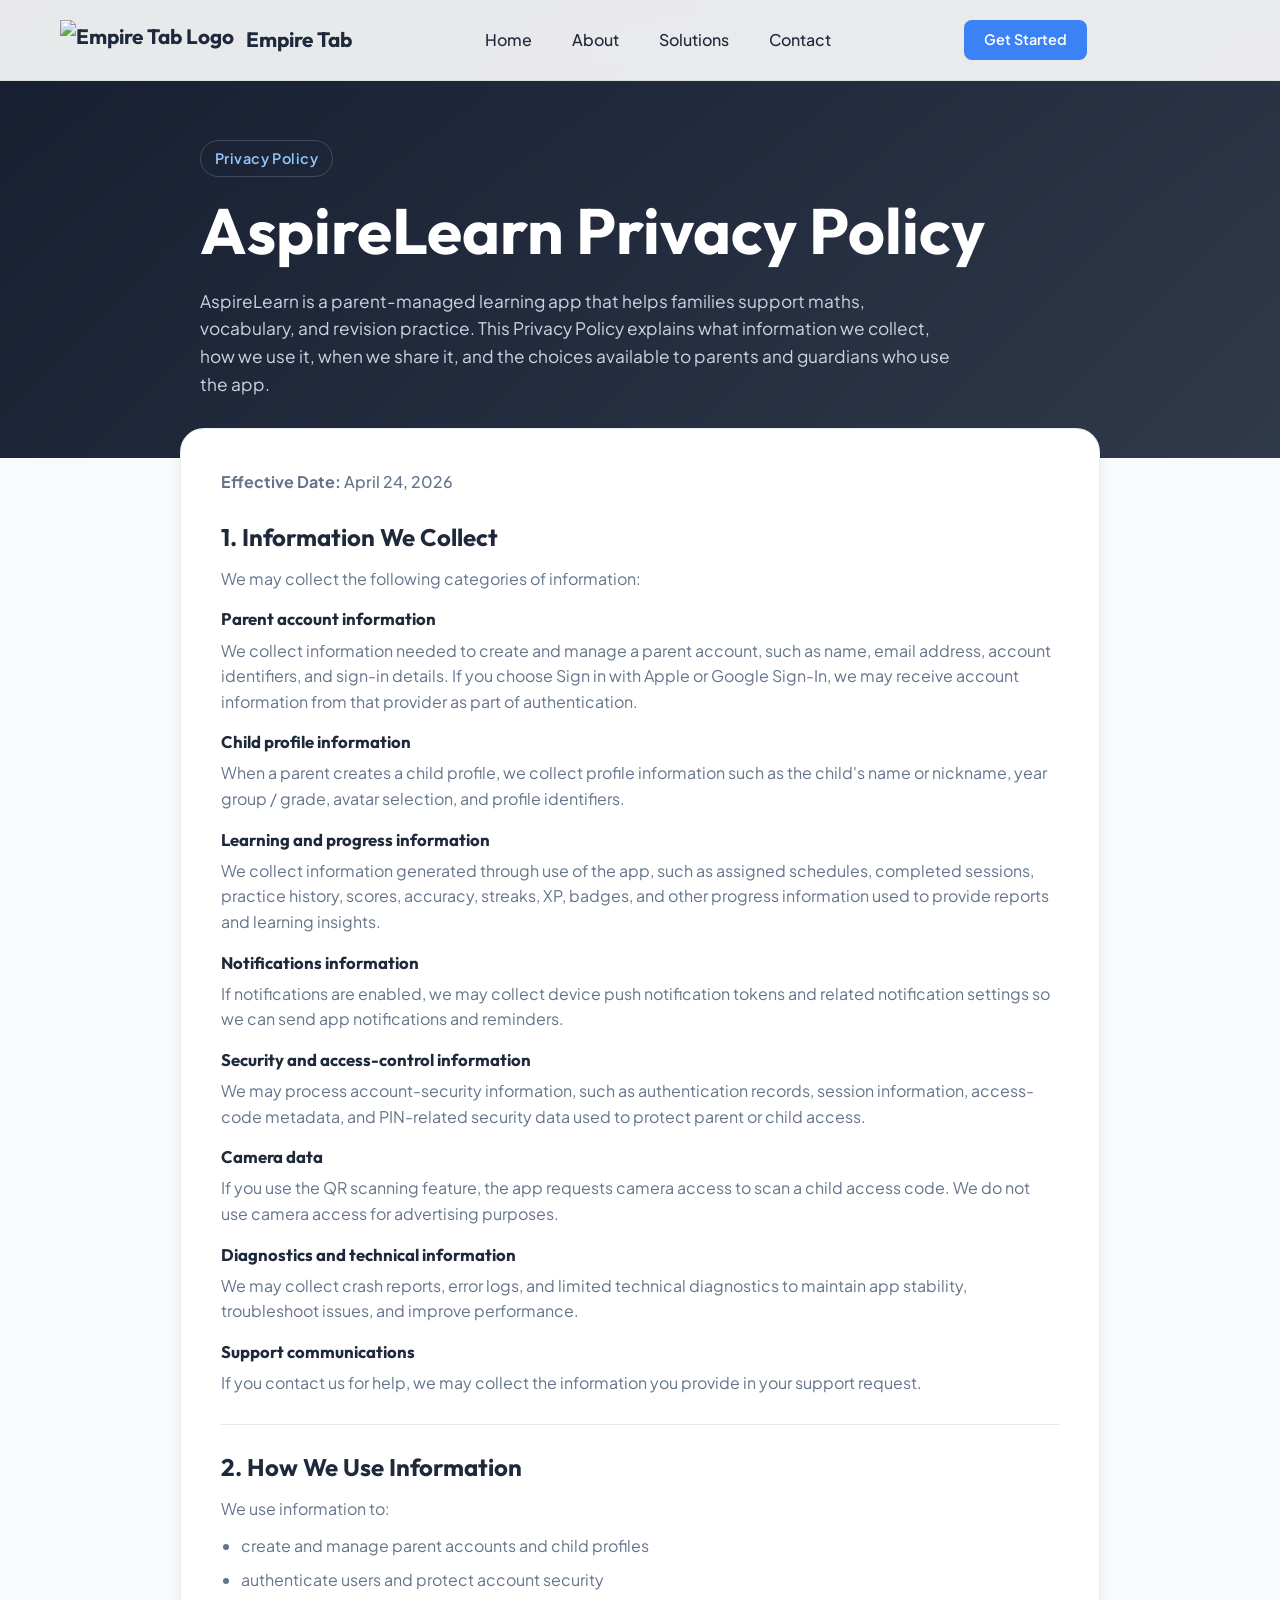
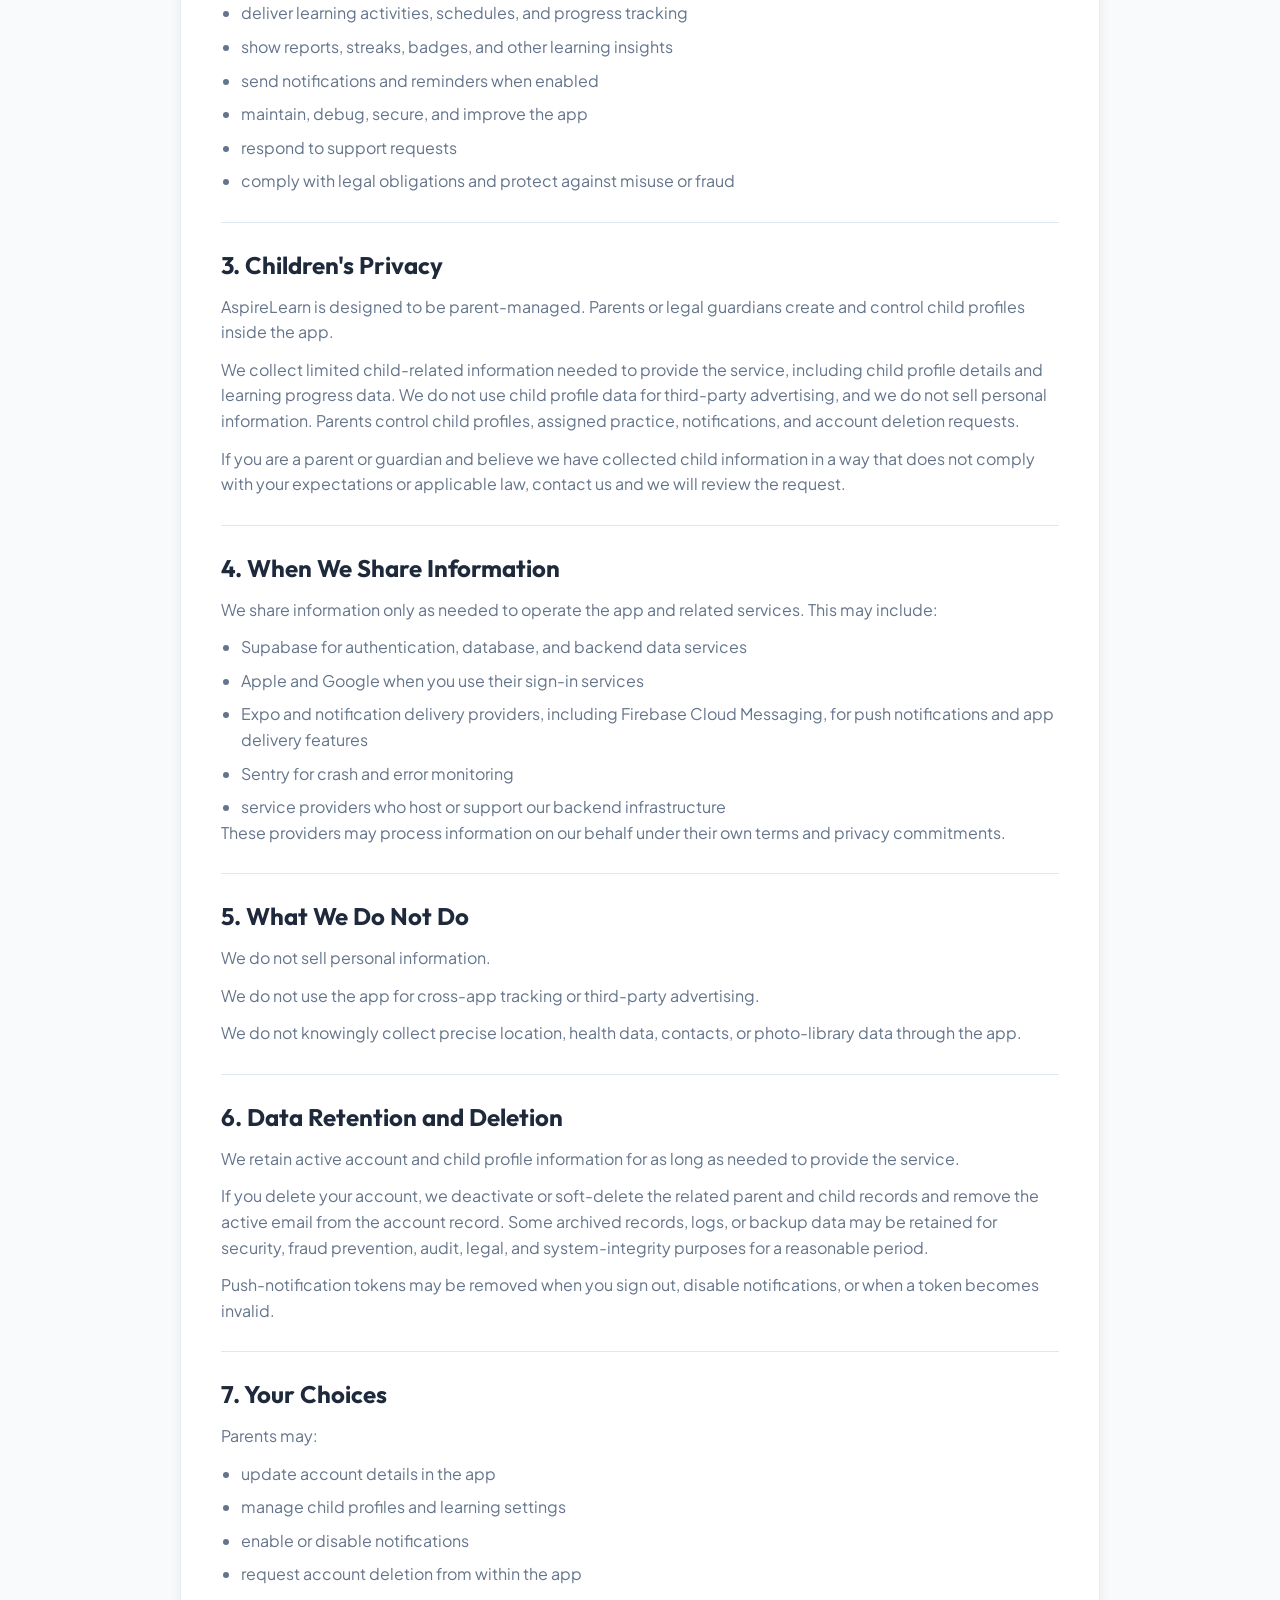
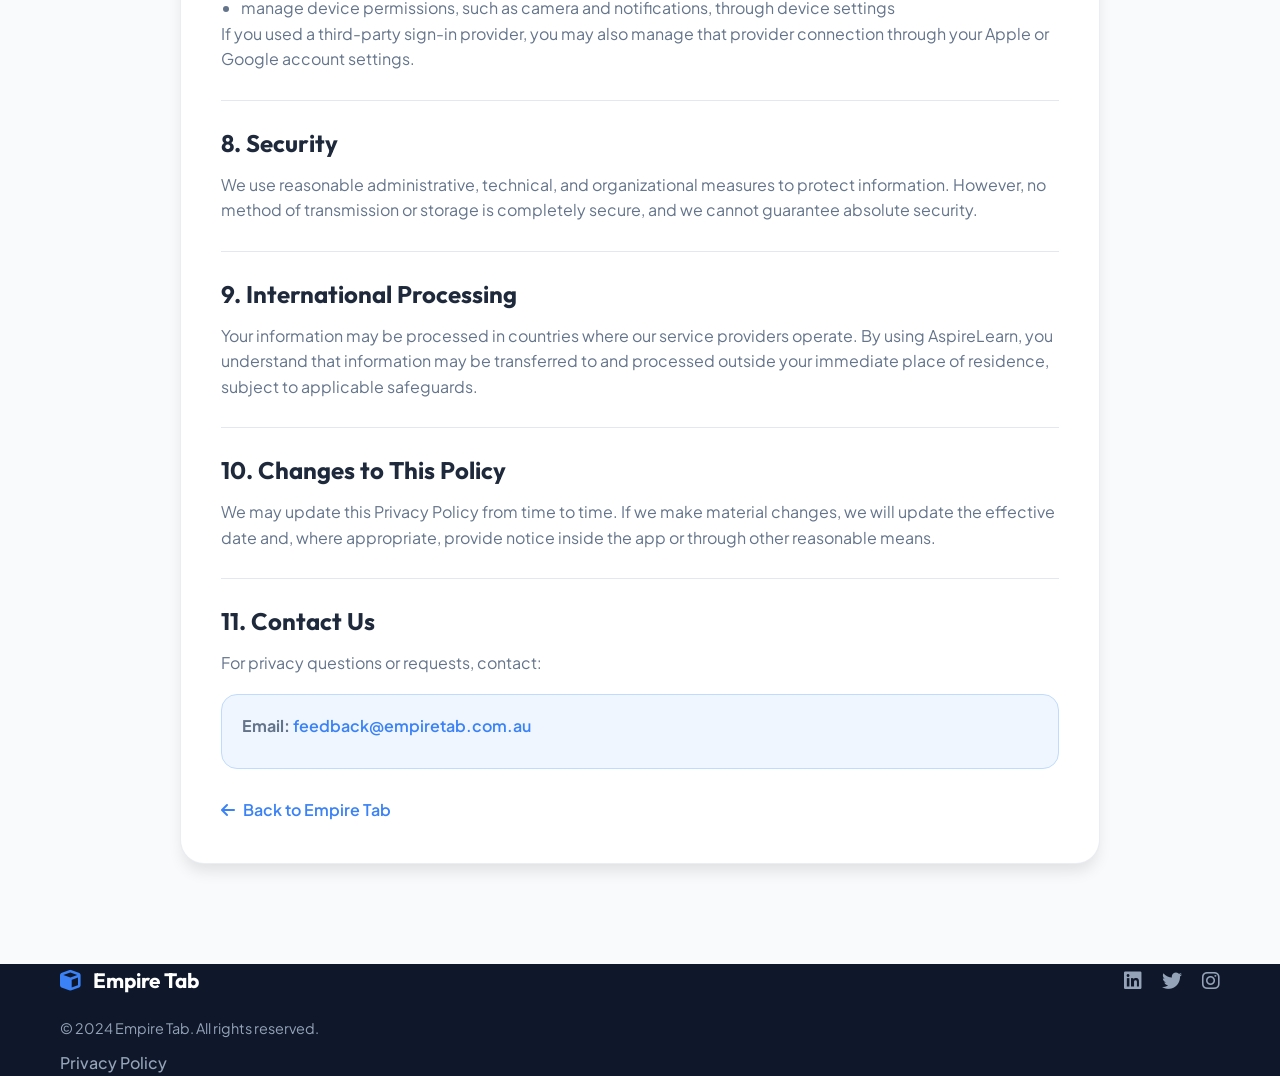
==== privacy.html @ 26515ed6 "Added AspireLearn privacy policy link" ====
<!DOCTYPE html>
<html lang="en">

<head>
    <meta charset="UTF-8">
    <meta name="viewport" content="width=device-width, initial-scale=1.0">
    <title>AspireLearn Privacy Policy | Empire Tab</title>
    <meta name="description"
        content="Privacy Policy for AspireLearn, a parent-managed learning app by Empire Tab.">
    <link rel="stylesheet" href="style.css">
    <link rel="preconnect" href="https://fonts.googleapis.com">
    <link rel="preconnect" href="https://fonts.gstatic.com" crossorigin>
    <link
        href="https://fonts.googleapis.com/css2?family=Outfit:wght@300;400;500;600;700&family=Plus+Jakarta+Sans:wght@400;500;600;700&display=swap"
        rel="stylesheet">
    <link rel="stylesheet" href="https://cdnjs.cloudflare.com/ajax/libs/font-awesome/6.4.0/css/all.min.css">
</head>

<body class="legal-page">
    <header class="header">
        <div class="container header-container">
            <a href="index.html" class="logo">
                <img src="https://img1.wsimg.com/isteam/ip/15f02a6b-f9db-450c-9b50-73bd91fd76c8/Screenshot%202024-02-04%20at%204.33.47%E2%80%AFpm.png/:/rs=h:100,cg:true,m/qt=q:95"
                    alt="Empire Tab Logo" class="logo-img">
                <span>Empire Tab</span>
            </a>
            <nav class="nav">
                <ul class="nav-list">
                    <li><a href="index.html#home">Home</a></li>
                    <li><a href="index.html#about">About</a></li>
                    <li><a href="index.html#solutions">Solutions</a></li>
                    <li><a href="index.html#contact">Contact</a></li>
                </ul>
            </nav>
            <div class="header-cta">
                <a href="index.html#contact" class="btn btn-sm btn-primary">Get Started</a>
            </div>
            <div class="hamburger">
                <span class="bar"></span>
                <span class="bar"></span>
                <span class="bar"></span>
            </div>
        </div>
    </header>

    <main>
        <section class="legal-hero">
            <div class="container">
                <span class="legal-eyebrow">Privacy Policy</span>
                <h1 class="legal-title">AspireLearn Privacy Policy</h1>
                <p class="legal-subtitle">
                    AspireLearn is a parent-managed learning app that helps families support maths,
                    vocabulary, and revision practice. This Privacy Policy explains what information
                    we collect, how we use it, when we share it, and the choices available to parents
                    and guardians who use the app.
                </p>
            </div>
        </section>

        <section class="legal-wrapper">
            <div class="legal-card">
                <p class="legal-meta"><strong>Effective Date:</strong> April 24, 2026</p>

                <section class="legal-section">
                    <h2>1. Information We Collect</h2>
                    <p>We may collect the following categories of information:</p>

                    <h3>Parent account information</h3>
                    <p>
                        We collect information needed to create and manage a parent account, such as
                        name, email address, account identifiers, and sign-in details. If you choose
                        Sign in with Apple or Google Sign-In, we may receive account information from
                        that provider as part of authentication.
                    </p>

                    <h3>Child profile information</h3>
                    <p>
                        When a parent creates a child profile, we collect profile information such as
                        the child&apos;s name or nickname, year group / grade, avatar selection, and
                        profile identifiers.
                    </p>

                    <h3>Learning and progress information</h3>
                    <p>
                        We collect information generated through use of the app, such as assigned
                        schedules, completed sessions, practice history, scores, accuracy, streaks,
                        XP, badges, and other progress information used to provide reports and
                        learning insights.
                    </p>

                    <h3>Notifications information</h3>
                    <p>
                        If notifications are enabled, we may collect device push notification tokens
                        and related notification settings so we can send app notifications and reminders.
                    </p>

                    <h3>Security and access-control information</h3>
                    <p>
                        We may process account-security information, such as authentication records,
                        session information, access-code metadata, and PIN-related security data used
                        to protect parent or child access.
                    </p>

                    <h3>Camera data</h3>
                    <p>
                        If you use the QR scanning feature, the app requests camera access to scan a
                        child access code. We do not use camera access for advertising purposes.
                    </p>

                    <h3>Diagnostics and technical information</h3>
                    <p>
                        We may collect crash reports, error logs, and limited technical diagnostics to
                        maintain app stability, troubleshoot issues, and improve performance.
                    </p>

                    <h3>Support communications</h3>
                    <p>
                        If you contact us for help, we may collect the information you provide in your
                        support request.
                    </p>
                </section>

                <section class="legal-section">
                    <h2>2. How We Use Information</h2>
                    <p>We use information to:</p>
                    <ul class="legal-list">
                        <li>create and manage parent accounts and child profiles</li>
                        <li>authenticate users and protect account security</li>
                        <li>deliver learning activities, schedules, and progress tracking</li>
                        <li>show reports, streaks, badges, and other learning insights</li>
                        <li>send notifications and reminders when enabled</li>
                        <li>maintain, debug, secure, and improve the app</li>
                        <li>respond to support requests</li>
                        <li>comply with legal obligations and protect against misuse or fraud</li>
                    </ul>
                </section>

                <section class="legal-section">
                    <h2>3. Children&apos;s Privacy</h2>
                    <p>
                        AspireLearn is designed to be parent-managed. Parents or legal guardians create
                        and control child profiles inside the app.
                    </p>
                    <p>
                        We collect limited child-related information needed to provide the service,
                        including child profile details and learning progress data. We do not use child
                        profile data for third-party advertising, and we do not sell personal
                        information. Parents control child profiles, assigned practice, notifications,
                        and account deletion requests.
                    </p>
                    <p>
                        If you are a parent or guardian and believe we have collected child information
                        in a way that does not comply with your expectations or applicable law, contact
                        us and we will review the request.
                    </p>
                </section>

                <section class="legal-section">
                    <h2>4. When We Share Information</h2>
                    <p>
                        We share information only as needed to operate the app and related services.
                        This may include:
                    </p>
                    <ul class="legal-list">
                        <li>Supabase for authentication, database, and backend data services</li>
                        <li>Apple and Google when you use their sign-in services</li>
                        <li>Expo and notification delivery providers, including Firebase Cloud Messaging, for push notifications and app delivery features</li>
                        <li>Sentry for crash and error monitoring</li>
                        <li>service providers who host or support our backend infrastructure</li>
                    </ul>
                    <p>
                        These providers may process information on our behalf under their own terms and
                        privacy commitments.
                    </p>
                </section>

                <section class="legal-section">
                    <h2>5. What We Do Not Do</h2>
                    <p>We do not sell personal information.</p>
                    <p>We do not use the app for cross-app tracking or third-party advertising.</p>
                    <p>
                        We do not knowingly collect precise location, health data, contacts, or
                        photo-library data through the app.
                    </p>
                </section>

                <section class="legal-section">
                    <h2>6. Data Retention and Deletion</h2>
                    <p>
                        We retain active account and child profile information for as long as needed to
                        provide the service.
                    </p>
                    <p>
                        If you delete your account, we deactivate or soft-delete the related parent and
                        child records and remove the active email from the account record. Some archived
                        records, logs, or backup data may be retained for security, fraud prevention,
                        audit, legal, and system-integrity purposes for a reasonable period.
                    </p>
                    <p>
                        Push-notification tokens may be removed when you sign out, disable notifications,
                        or when a token becomes invalid.
                    </p>
                </section>

                <section class="legal-section">
                    <h2>7. Your Choices</h2>
                    <p>Parents may:</p>
                    <ul class="legal-list">
                        <li>update account details in the app</li>
                        <li>manage child profiles and learning settings</li>
                        <li>enable or disable notifications</li>
                        <li>request account deletion from within the app</li>
                        <li>manage device permissions, such as camera and notifications, through device settings</li>
                    </ul>
                    <p>
                        If you used a third-party sign-in provider, you may also manage that provider
                        connection through your Apple or Google account settings.
                    </p>
                </section>

                <section class="legal-section">
                    <h2>8. Security</h2>
                    <p>
                        We use reasonable administrative, technical, and organizational measures to
                        protect information. However, no method of transmission or storage is completely
                        secure, and we cannot guarantee absolute security.
                    </p>
                </section>

                <section class="legal-section">
                    <h2>9. International Processing</h2>
                    <p>
                        Your information may be processed in countries where our service providers
                        operate. By using AspireLearn, you understand that information may be transferred
                        to and processed outside your immediate place of residence, subject to applicable
                        safeguards.
                    </p>
                </section>

                <section class="legal-section">
                    <h2>10. Changes to This Policy</h2>
                    <p>
                        We may update this Privacy Policy from time to time. If we make material changes,
                        we will update the effective date and, where appropriate, provide notice inside
                        the app or through other reasonable means.
                    </p>
                </section>

                <section class="legal-section">
                    <h2>11. Contact Us</h2>
                    <p>For privacy questions or requests, contact:</p>
                    <div class="legal-contact">
                        <p><strong>Email:</strong> <a href="mailto:feedback@empiretab.com.au">feedback@empiretab.com.au</a></p>
                    </div>
                </section>

                <a href="index.html" class="back-home">
                    <i class="fa-solid fa-arrow-left"></i>
                    <span>Back to Empire Tab</span>
                </a>
            </div>
        </section>
    </main>

    <footer class="footer section-dark">
        <div class="container footer-content">
            <div class="footer-brand">
                <a href="index.html" class="logo" style="color: white; text-decoration: none; margin-bottom: 10px;">
                    <i class="fa-solid fa-cube" style="color: #3b82f6;"></i>
                    <span>Empire Tab</span>
                </a>
                <p style="color: #94a3b8; font-size: 0.9rem;">&copy; 2024 Empire Tab. All rights reserved.</p>
                <div class="footer-links">
                    <a href="privacy.html" class="footer-link">Privacy Policy</a>
                </div>
            </div>
            <div class="footer-social">
                <a href="#"><i class="fa-brands fa-linkedin"></i></a>
                <a href="#"><i class="fa-brands fa-twitter"></i></a>
                <a href="#"><i class="fa-brands fa-instagram"></i></a>
            </div>
        </div>
    </footer>

    <script src="script.js"></script>
</body>

</html>
---- style.css ----
:root {
    /* Slate & Electric Theme */
    --bg-dark: #0f172a;
    --bg-light: #f8fafc;
    --bg-white: #ffffff;
    --bg-grey: #f1f5f9;

    --text-dark: #1e293b;
    --text-light: #f8fafc;
    --text-muted-dark: #94a3b8;
    --text-muted-light: #64748b;

    --primary: #3b82f6;
    /* Electric Blue */
    --primary-hover: #2563eb;
    --accent: #10b981;
    /* Emerald Green for IT/Growth */

    --font-heading: 'Outfit', sans-serif;
    --font-body: 'Plus Jakarta Sans', sans-serif;

    --shadow-sm: 0 1px 3px rgba(0, 0, 0, 0.1);
    --shadow-md: 0 4px 6px -1px rgba(0, 0, 0, 0.1);
    --shadow-lg: 0 10px 15px -3px rgba(0, 0, 0, 0.1);
}

* {
    margin: 0;
    padding: 0;
    box-sizing: border-box;
}

html {
    scroll-behavior: smooth;
}

body {
    font-family: var(--font-body);
    line-height: 1.6;
    color: var(--text-dark);
    background-color: var(--bg-white);
}

/* Typography */
h1,
h2,
h3,
h4 {
    font-family: var(--font-heading);
    font-weight: 700;
    line-height: 1.2;
}

a {
    text-decoration: none;
    transition: all 0.3s ease;
}

.text-dark {
    color: var(--text-dark);
}

.text-light {
    color: var(--text-light);
}

.text-dark-muted {
    color: var(--text-muted-light);
}

.text-lead {
    font-size: 1.25rem;
    color: var(--text-muted-light);
    margin-bottom: 20px;
}

.gradient-text {
    background: linear-gradient(135deg, #3b82f6 0%, #10b981 100%);
    -webkit-background-clip: text;
    -webkit-text-fill-color: transparent;
}

/* Header */
.header {
    position: fixed;
    top: 0;
    width: 100%;
    z-index: 1000;
    background: rgba(255, 255, 255, 0.9);
    backdrop-filter: blur(10px);
    border-bottom: 1px solid rgba(0, 0, 0, 0.05);
    transition: 0.3s;
}

.header.scrolled {
    box-shadow: var(--shadow-sm);
}

.header-container {
    display: flex;
    justify-content: space-between;
    align-items: center;
    height: 80px;
    max-width: 1200px;
    margin: 0 auto;
    padding: 0 20px;
}

.logo {
    display: flex;
    align-items: center;
    gap: 12px;
    font-weight: 700;
    font-family: var(--font-heading);
    font-size: 1.3rem;
    color: var(--text-dark);
}

.logo-img {
    height: 40px;
}

.nav-list {
    display: flex;
    gap: 40px;
    list-style: none;
}

.nav-list a {
    color: var(--text-dark);
    font-weight: 500;
    font-size: 1rem;
}

.nav-list a:hover {
    color: var(--primary);
}

.btn {
    display: inline-flex;
    align-items: center;
    justify-content: center;
    gap: 10px;
    padding: 12px 28px;
    border-radius: 8px;
    font-weight: 600;
    cursor: pointer;
    border: none;
}

.btn-sm {
    padding: 8px 20px;
    font-size: 0.9rem;
}

.btn-lg {
    padding: 16px 36px;
    font-size: 1.1rem;
}

.btn-primary {
    background: var(--primary);
    color: white;
}

.btn-primary:hover {
    background: var(--primary-hover);
    transform: translateY(-2px);
    box-shadow: 0 4px 12px rgba(59, 130, 246, 0.3);
}

.btn-outline {
    background: transparent;
    border: 2px solid rgba(255, 255, 255, 0.2);
    color: white;
}

.btn-outline:hover {
    background: rgba(255, 255, 255, 0.1);
    border-color: white;
}

/* Hero Section */
.hero {
    position: relative;
    height: 100vh;
    display: flex;
    align-items: center;
    color: whtie;
    background: url('hero-bg.png') no-repeat center center/cover;
}

.hero-overlay {
    position: absolute;
    top: 0;
    left: 0;
    width: 100%;
    height: 100%;
    background: linear-gradient(to right, rgba(15, 23, 42, 0.9), rgba(15, 23, 42, 0.7));
    z-index: 1;
}

.hero-content {
    position: relative;
    z-index: 2;
    max-width: 800px;
    padding: 0 20px;
}

.hero-badge {
    display: inline-flex;
    align-items: center;
    gap: 8px;
    background: rgba(59, 130, 246, 0.15);
    border: 1px solid rgba(59, 130, 246, 0.3);
    color: #60a5fa;
    padding: 6px 16px;
    border-radius: 50px;
    margin-bottom: 24px;
    font-size: 0.9rem;
    font-weight: 500;
}

.hero-title {
    font-size: 4.5rem;
    margin-bottom: 24px;
    color: white;
    letter-spacing: -1px;
}

.hero-subtitle {
    font-size: 1.25rem;
    color: #cbd5e1;
    margin-bottom: 48px;
    max-width: 600px;
}

.hero-buttons {
    display: flex;
    gap: 20px;
}

/* Sections General */
.section {
    padding: 100px 0;
}

.section-light {
    background: var(--bg-white);
}

.section-grey {
    background: var(--bg-grey);
}

.section-dark {
    background: var(--bg-dark);
    color: white;
}

.container {
    max-width: 1200px;
    margin: 0 auto;
    padding: 0 20px;
}

.section-tag {
    color: var(--primary);
    font-size: 0.9rem;
    font-weight: 700;
    letter-spacing: 1px;
    text-transform: uppercase;
    margin-bottom: 12px;
}

.section-title {
    font-size: 2.5rem;
    margin-bottom: 20px;
}

.section-desc {
    max-width: 600px;
    margin: 0 auto;
    font-size: 1.1rem;
}

.text-center {
    text-align: center;
}

/* About Section (Split) */
.split-layout {
    display: flex;
    align-items: center;
    gap: 80px;
}

.about-content {
    flex: 1;
}

.about-image-wrapper {
    flex: 1;
    position: relative;
}

.about-img {
    width: 100%;
    border-radius: 20px;
    box-shadow: var(--shadow-lg);
}

.check-list {
    list-style: none;
    margin-bottom: 30px;
}

.check-list li {
    display: flex;
    align-items: center;
    gap: 12px;
    margin-bottom: 12px;
    font-weight: 500;
    color: var(--text-dark);
}

.check-list i {
    color: var(--accent);
}

.btn-link {
    color: var(--primary);
    font-weight: 600;
    display: inline-flex;
    align-items: center;
    gap: 8px;
}

.btn-link:hover {
    gap: 12px;
}

.floating-card {
    position: absolute;
    bottom: -30px;
    left: -30px;
    background: white;
    padding: 20px;
    border-radius: 12px;
    box-shadow: var(--shadow-lg);
    display: flex;
    align-items: center;
    gap: 15px;
    animation: float 6s ease-in-out infinite;
}

.floating-card i {
    font-size: 2rem;
    color: var(--accent);
}

@keyframes float {

    0%,
    100% {
        transform: translateY(0);
    }

    50% {
        transform: translateY(-10px);
    }
}

/* Solutions (Bento) */
.bento-grid {
    display: grid;
    grid-template-columns: repeat(4, 1fr);
    gap: 24px;
    margin-top: 60px;
}

.bento-card {
    padding: 32px;
    border-radius: 16px;
    border: 1px solid rgba(0, 0, 0, 0.05);
    transition: all 0.3s ease;
    grid-column: span 1;
}

.bento-card:hover {
    transform: translateY(-5px);
    box-shadow: var(--shadow-lg);
}

.card-wide {
    grid-column: span 2;
}

.bg-white {
    background: white;
}

.card-icon {
    width: 50px;
    height: 50px;
    border-radius: 12px;
    display: flex;
    align-items: center;
    justify-content: center;
    font-size: 1.25rem;
    margin-bottom: 20px;
}

.icon-blue {
    background: rgba(59, 130, 246, 0.1);
    color: var(--primary);
}

.icon-emerald {
    background: rgba(16, 185, 129, 0.1);
    color: var(--accent);
}

.icon-purple {
    background: rgba(139, 92, 246, 0.1);
    color: #8b5cf6;
}

.icon-orange {
    background: rgba(249, 115, 22, 0.1);
    color: #f97316;
}

.icon-indigo {
    background: rgba(99, 102, 241, 0.1);
    color: #6366f1;
}

.card-row {
    display: flex;
    gap: 20px;
    align-items: flex-start;
}

/* Stats */
.stats-grid {
    display: grid;
    grid-template-columns: repeat(4, 1fr);
    text-align: center;
    gap: 40px;
}

.stat-number {
    font-size: 3.5rem;
    color: white;
    margin-bottom: 5px;
}

.stat-label {
    color: var(--text-muted-dark);
}

/* Contact */
.contact-card-wrapper {
    display: flex;
    border-radius: 24px;
    overflow: hidden;
    box-shadow: var(--shadow-lg);
}

.contact-text {
    flex: 1;
    padding: 60px;
    background: white;
}

.contact-form-col {
    flex: 1;
    padding: 60px;
    background: #f8fafc;
}

.contact-details {
    margin-top: 40px;
}

.detail-item {
    display: flex;
    align-items: center;
    gap: 15px;
    margin-bottom: 15px;
    color: var(--text-muted-light);
}

.detail-item i {
    color: var(--primary);
}

.simple-form {
    display: flex;
    flex-direction: column;
    gap: 20px;
}

.form-input {
    padding: 15px;
    border: 1px solid #e2e8f0;
    border-radius: 8px;
    font-family: var(--font-body);
    font-size: 1rem;
}

.form-input:focus {
    outline: 2px solid var(--primary);
    border-color: transparent;
}

.btn-block {
    width: 100%;
}

/* Footer */
.footer-content {
    display: flex;
    justify-content: space-between;
    align-items: flex-start;
    gap: 24px;
}

.footer-brand {
    display: flex;
    flex-direction: column;
    gap: 10px;
}

.footer-links {
    display: flex;
    flex-wrap: wrap;
    gap: 16px;
}

.footer-link {
    color: var(--text-muted-dark);
    font-weight: 500;
}

.footer-link:hover {
    color: white;
}

.footer-social {
    display: flex;
    gap: 20px;
}

.footer-social a {
    color: var(--text-muted-dark);
    font-size: 1.25rem;
}

.footer-social a:hover {
    color: white;
}

/* Legal Pages */
.legal-page {
    background: linear-gradient(180deg, #e2e8f0 0%, #f8fafc 220px, #f8fafc 100%);
}

.legal-hero {
    padding: 140px 0 60px;
    background: linear-gradient(135deg, rgba(15, 23, 42, 0.97), rgba(30, 41, 59, 0.92));
    color: white;
}

.legal-hero .container {
    max-width: 920px;
}

.legal-eyebrow {
    display: inline-block;
    margin-bottom: 16px;
    padding: 6px 14px;
    border: 1px solid rgba(148, 163, 184, 0.3);
    border-radius: 999px;
    color: #93c5fd;
    font-size: 0.9rem;
    font-weight: 600;
    letter-spacing: 0.03em;
}

.legal-title {
    font-size: clamp(2.6rem, 5vw, 4rem);
    margin-bottom: 18px;
}

.legal-subtitle {
    max-width: 760px;
    color: #cbd5e1;
    font-size: 1.08rem;
}

.legal-wrapper {
    margin-top: -30px;
    padding-bottom: 100px;
}

.legal-card {
    max-width: 920px;
    margin: 0 auto;
    padding: 40px;
    background: white;
    border: 1px solid rgba(148, 163, 184, 0.2);
    border-radius: 24px;
    box-shadow: var(--shadow-lg);
}

.legal-meta {
    margin-bottom: 28px;
    color: var(--text-muted-light);
    font-weight: 500;
}

.legal-section + .legal-section {
    margin-top: 28px;
    padding-top: 28px;
    border-top: 1px solid #e2e8f0;
}

.legal-section h2 {
    font-size: 1.5rem;
    margin-bottom: 14px;
    color: var(--text-dark);
}

.legal-section h3 {
    font-size: 1.05rem;
    margin: 18px 0 8px;
    color: var(--text-dark);
}

.legal-section p {
    color: var(--text-muted-light);
    margin-bottom: 12px;
}

.legal-list {
    padding-left: 20px;
    color: var(--text-muted-light);
}

.legal-list li + li {
    margin-top: 8px;
}

.legal-contact {
    margin-top: 18px;
    padding: 18px 20px;
    background: #eff6ff;
    border: 1px solid #bfdbfe;
    border-radius: 16px;
}

.legal-contact a,
.back-home {
    color: var(--primary);
    font-weight: 600;
}

.back-home {
    display: inline-flex;
    align-items: center;
    gap: 8px;
    margin-top: 28px;
}

/* Mobile */
@media (max-width: 768px) {
    .hero-title {
        font-size: 2.5rem;
    }

    .split-layout {
        flex-direction: column;
        gap: 40px;
    }

    .bento-grid {
        grid-template-columns: 1fr;
    }

    .card-wide {
        grid-column: span 1;
    }

    .stats-grid {
        grid-template-columns: 1fr;
        gap: 40px;
    }

    .contact-card-wrapper {
        flex-direction: column;
    }

    .footer-content {
        flex-direction: column;
        align-items: flex-start;
    }

    .legal-hero {
        padding: 120px 0 44px;
    }

    .legal-card {
        padding: 28px 22px;
        border-radius: 18px;
    }

    .header-cta,
    .nav-list {
        display: none;
    }

    .hamburger {
        display: flex;
        flex-direction: column;
        gap: 6px;
        cursor: pointer;
    }

    .bar {
        width: 25px;
        height: 3px;
        background: var(--text-dark);
    }
}
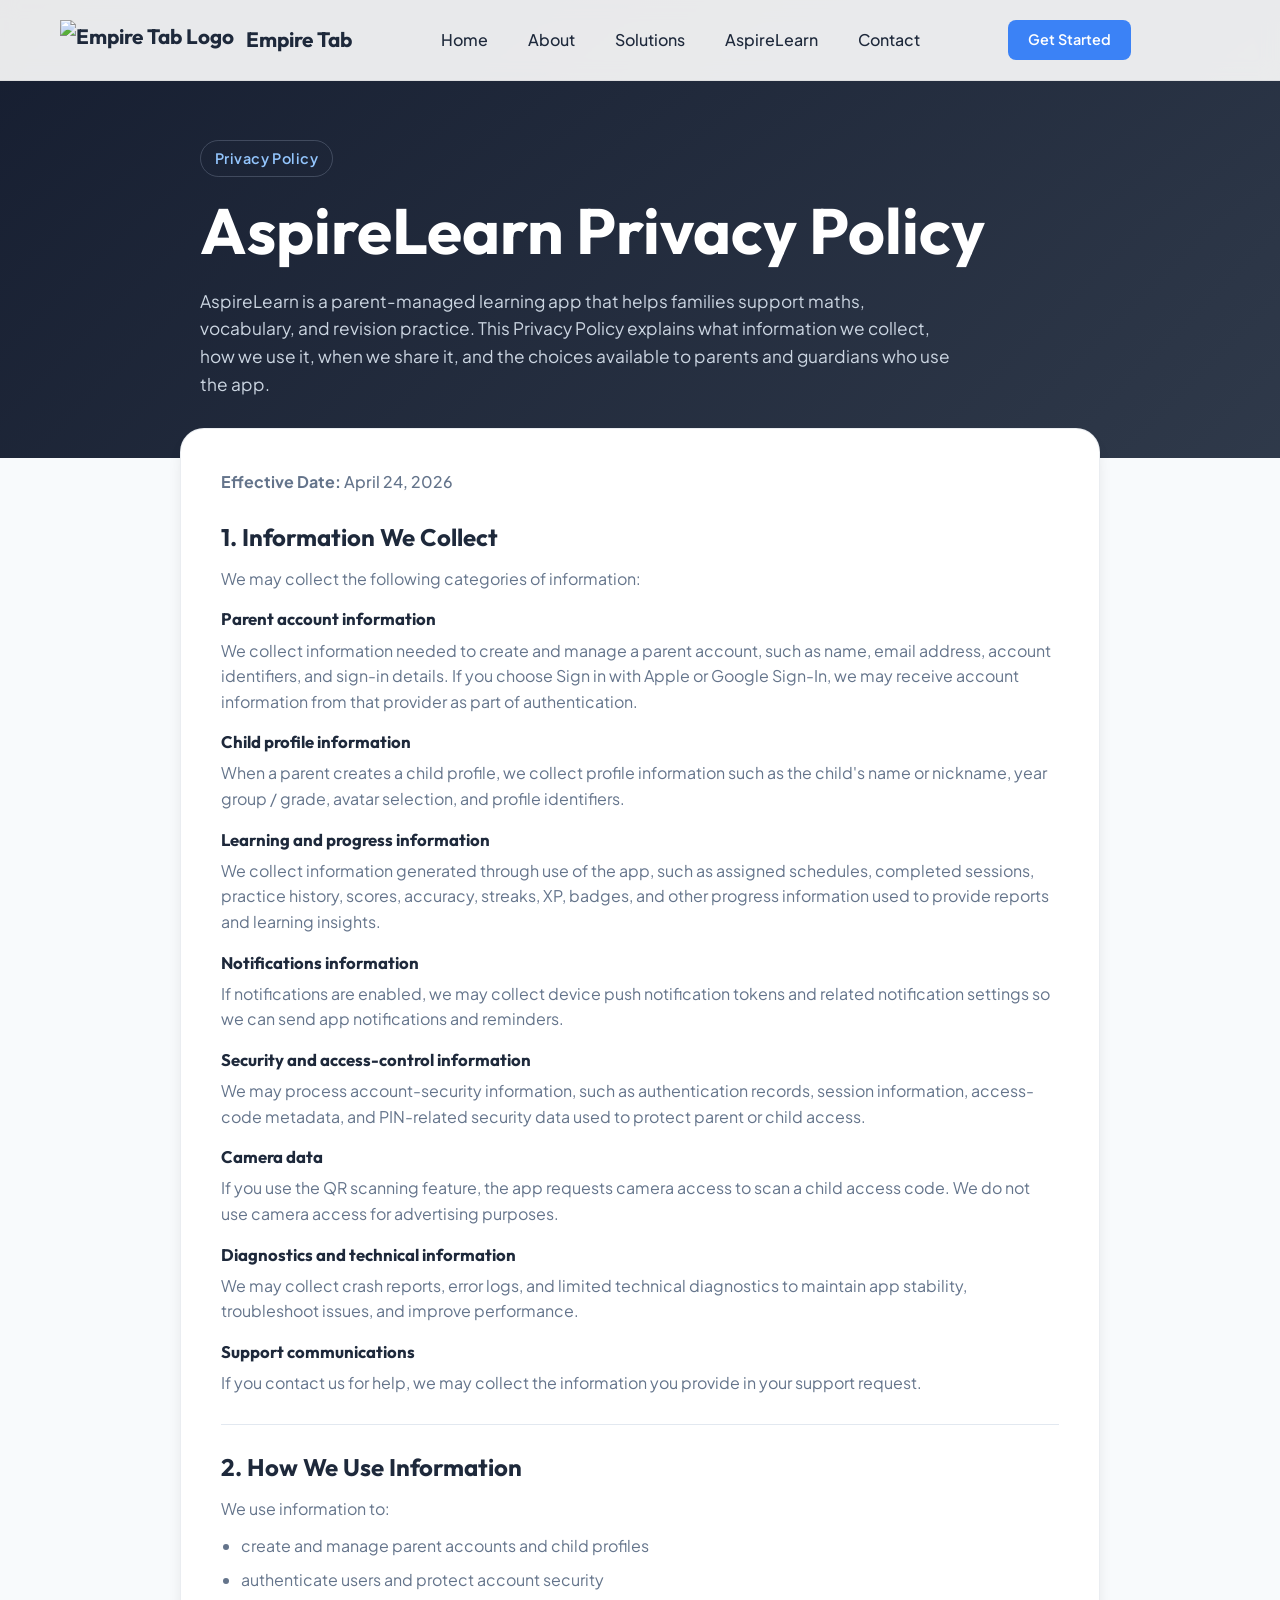
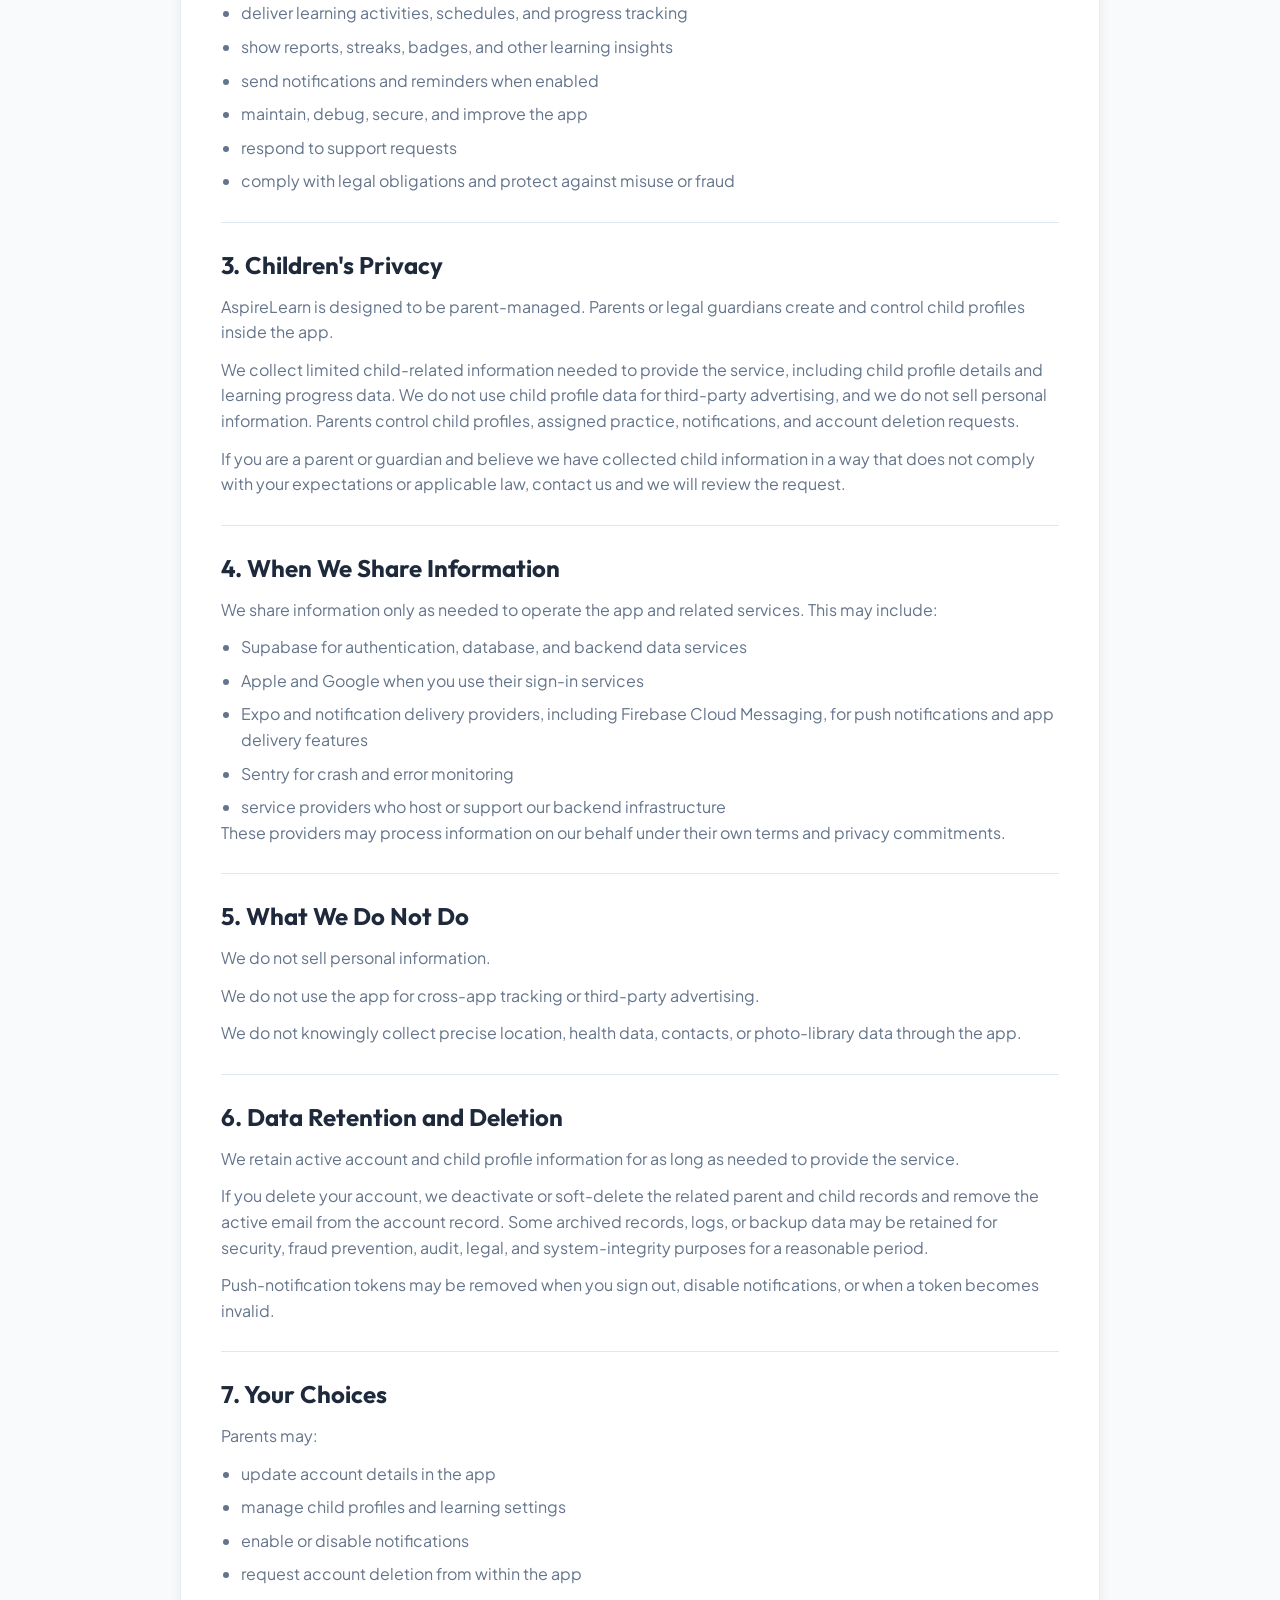
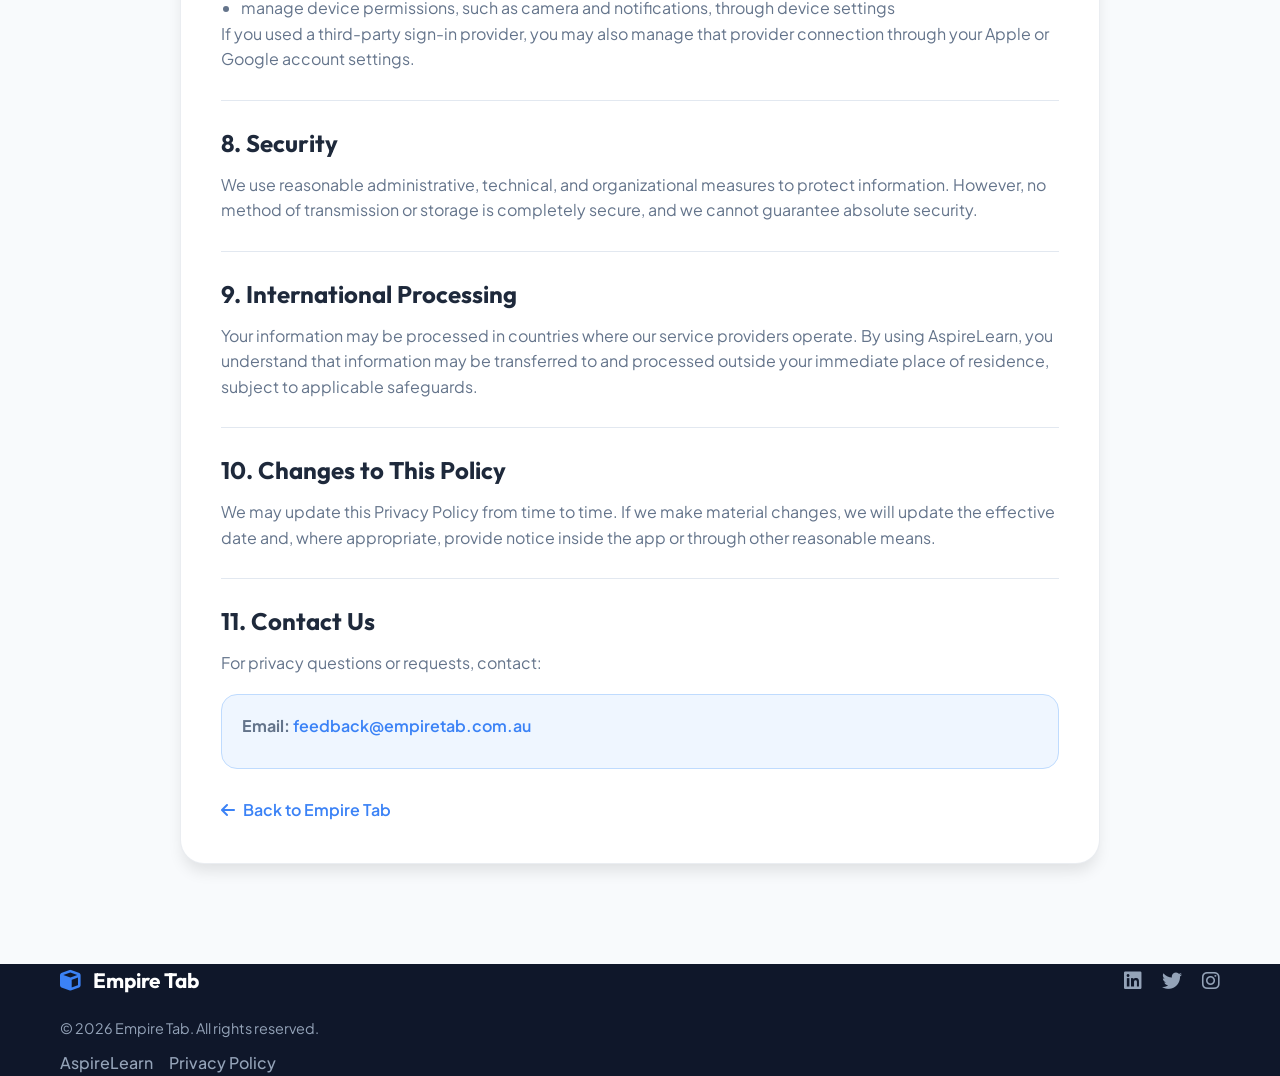
==== commit 59e47b7d: "changes made for improvemnet" ====
--- a/privacy.html
+++ b/privacy.html
@@ -29,6 +29,7 @@
                     <li><a href="index.html#home">Home</a></li>
                     <li><a href="index.html#about">About</a></li>
                     <li><a href="index.html#solutions">Solutions</a></li>
+                    <li><a href="apps/aspirelearn.html">AspireLearn</a></li>
                     <li><a href="index.html#contact">Contact</a></li>
                 </ul>
             </nav>
@@ -269,8 +270,9 @@
                     <i class="fa-solid fa-cube" style="color: #3b82f6;"></i>
                     <span>Empire Tab</span>
                 </a>
-                <p style="color: #94a3b8; font-size: 0.9rem;">&copy; 2024 Empire Tab. All rights reserved.</p>
+                <p style="color: #94a3b8; font-size: 0.9rem;">&copy; 2026 Empire Tab. All rights reserved.</p>
                 <div class="footer-links">
+                    <a href="apps/aspirelearn.html" class="footer-link">AspireLearn</a>
                     <a href="privacy.html" class="footer-link">Privacy Policy</a>
                 </div>
             </div>
--- a/style.css
+++ b/style.css
@@ -186,7 +186,7 @@
     height: 100vh;
     display: flex;
     align-items: center;
-    color: whtie;
+    color: white;
     background: url('hero-bg.png') no-repeat center center/cover;
 }
 
@@ -732,5 +732,287 @@
         width: 25px;
         height: 3px;
         background: var(--text-dark);
-    }
-}
+        transition: 0.3s;
+    }
+
+    .hamburger.active .bar:nth-child(1) {
+        transform: rotate(-45deg) translate(-5px, 6px);
+    }
+
+    .hamburger.active .bar:nth-child(2) {
+        opacity: 0;
+    }
+
+    .hamburger.active .bar:nth-child(3) {
+        transform: rotate(45deg) translate(-5px, -6px);
+    }
+
+    .nav-list.active {
+        display: flex;
+        position: absolute;
+        top: 80px;
+        left: 0;
+        right: 0;
+        background: white;
+        flex-direction: column;
+        padding: 20px;
+        box-shadow: var(--shadow-md);
+        gap: 20px;
+    }
+
+    .header-cta.active {
+        display: block;
+        margin-top: 10px;
+    }
+}
+
+/* AspireLearn Page Styles */
+.app-hero {
+    background: linear-gradient(135deg, rgba(15, 23, 42, 0.95), rgba(30, 41, 59, 0.9)), url('hero-bg.png') no-repeat center center/cover;
+}
+
+.steps-grid {
+    display: grid;
+    grid-template-columns: repeat(auto-fit, minmax(250px, 1fr));
+    gap: 40px;
+    margin-top: 60px;
+}
+
+.step-item {
+    text-align: center;
+    padding: 40px 20px;
+    background: white;
+    border-radius: 16px;
+    box-shadow: var(--shadow-sm);
+    border: 1px solid rgba(0, 0, 0, 0.05);
+}
+
+.step-number {
+    width: 60px;
+    height: 60px;
+    background: var(--primary);
+    color: white;
+    border-radius: 50%;
+    display: flex;
+    align-items: center;
+    justify-content: center;
+    font-size: 1.5rem;
+    font-weight: 700;
+    margin: 0 auto 20px;
+}
+
+.step-item h3 {
+    margin-bottom: 15px;
+    color: var(--text-dark);
+}
+
+.step-item p {
+    color: var(--text-muted-light);
+}
+
+.download-section {
+    background: linear-gradient(135deg, #0f172a 0%, #1e293b 100%);
+}
+
+.download-content {
+    display: grid;
+    grid-template-columns: 1fr 1fr;
+    gap: 80px;
+    align-items: center;
+}
+
+.download-text h2 {
+    font-size: 2.5rem;
+    margin-bottom: 20px;
+}
+
+.download-text p {
+    font-size: 1.1rem;
+    margin-bottom: 40px;
+}
+
+.app-links {
+    display: flex;
+    gap: 20px;
+    margin-bottom: 20px;
+}
+
+.app-store-btn {
+    display: flex;
+    align-items: center;
+    gap: 15px;
+    padding: 16px 24px;
+    border-radius: 12px;
+    text-decoration: none;
+    transition: all 0.3s ease;
+    min-width: 180px;
+}
+
+.apple-store {
+    background: #000;
+    color: white;
+}
+
+.apple-store:hover {
+    background: #333;
+    transform: translateY(-2px);
+}
+
+.google-play {
+    background: #fff;
+    color: #000;
+    border: 1px solid #ddd;
+}
+
+.google-play:hover {
+    background: #f5f5f5;
+    transform: translateY(-2px);
+}
+
+.app-store-btn i {
+    font-size: 2rem;
+}
+
+.app-store-btn div {
+    display: flex;
+    flex-direction: column;
+    align-items: flex-start;
+}
+
+.app-store-btn span {
+    font-size: 0.8rem;
+    opacity: 0.8;
+}
+
+.app-store-btn strong {
+    font-size: 1.1rem;
+    font-weight: 600;
+}
+
+.download-note {
+    color: var(--text-muted-dark);
+    font-size: 0.9rem;
+}
+
+.download-visual {
+    text-align: center;
+}
+
+.phone-mockup {
+    display: inline-block;
+    padding: 20px;
+    background: rgba(255, 255, 255, 0.1);
+    border-radius: 40px;
+    backdrop-filter: blur(10px);
+}
+
+.phone-image {
+    width: 200px;
+    height: auto;
+    border-radius: 20px;
+    box-shadow: var(--shadow-lg);
+}
+
+.support-grid {
+    display: grid;
+    grid-template-columns: repeat(auto-fit, minmax(280px, 1fr));
+    gap: 24px;
+    margin-top: 40px;
+}
+
+.support-card {
+    padding: 32px;
+    background: white;
+    border-radius: 18px;
+    border: 1px solid rgba(0, 0, 0, 0.05);
+    box-shadow: var(--shadow-sm);
+}
+
+.support-card h3 {
+    margin-bottom: 14px;
+    color: var(--text-dark);
+}
+
+.support-card p {
+    color: var(--text-muted-light);
+    margin-bottom: 18px;
+    line-height: 1.7;
+}
+
+.support-link {
+    color: var(--primary);
+    font-weight: 600;
+}
+
+.support-link:hover {
+    text-decoration: underline;
+}
+
+.testimonials-grid {
+    display: grid;
+    grid-template-columns: repeat(auto-fit, minmax(300px, 1fr));
+    gap: 30px;
+    margin-top: 60px;
+}
+
+.testimonial-card {
+    padding: 30px;
+    background: white;
+    border-radius: 16px;
+    box-shadow: var(--shadow-sm);
+    border: 1px solid rgba(0, 0, 0, 0.05);
+}
+
+.testimonial-stars {
+    color: #fbbf24;
+    margin-bottom: 20px;
+}
+
+.testimonial-card p {
+    font-style: italic;
+    color: var(--text-muted-light);
+    margin-bottom: 20px;
+    line-height: 1.6;
+}
+
+.testimonial-author strong {
+    color: var(--text-dark);
+    display: block;
+}
+
+.testimonial-author span {
+    color: var(--text-muted-light);
+    font-size: 0.9rem;
+}
+
+.text-light-muted {
+    color: #cbd5e1;
+}
+
+/* Mobile adjustments for AspireLearn */
+@media (max-width: 768px) {
+    .download-content {
+        grid-template-columns: 1fr;
+        gap: 40px;
+        text-align: center;
+    }
+
+    .app-links {
+        flex-direction: column;
+        align-items: center;
+    }
+
+    .app-store-btn {
+        width: 100%;
+        max-width: 280px;
+        justify-content: center;
+    }
+
+    .steps-grid {
+        grid-template-columns: 1fr;
+    }
+
+    .testimonials-grid {
+        grid-template-columns: 1fr;
+    }
+}
